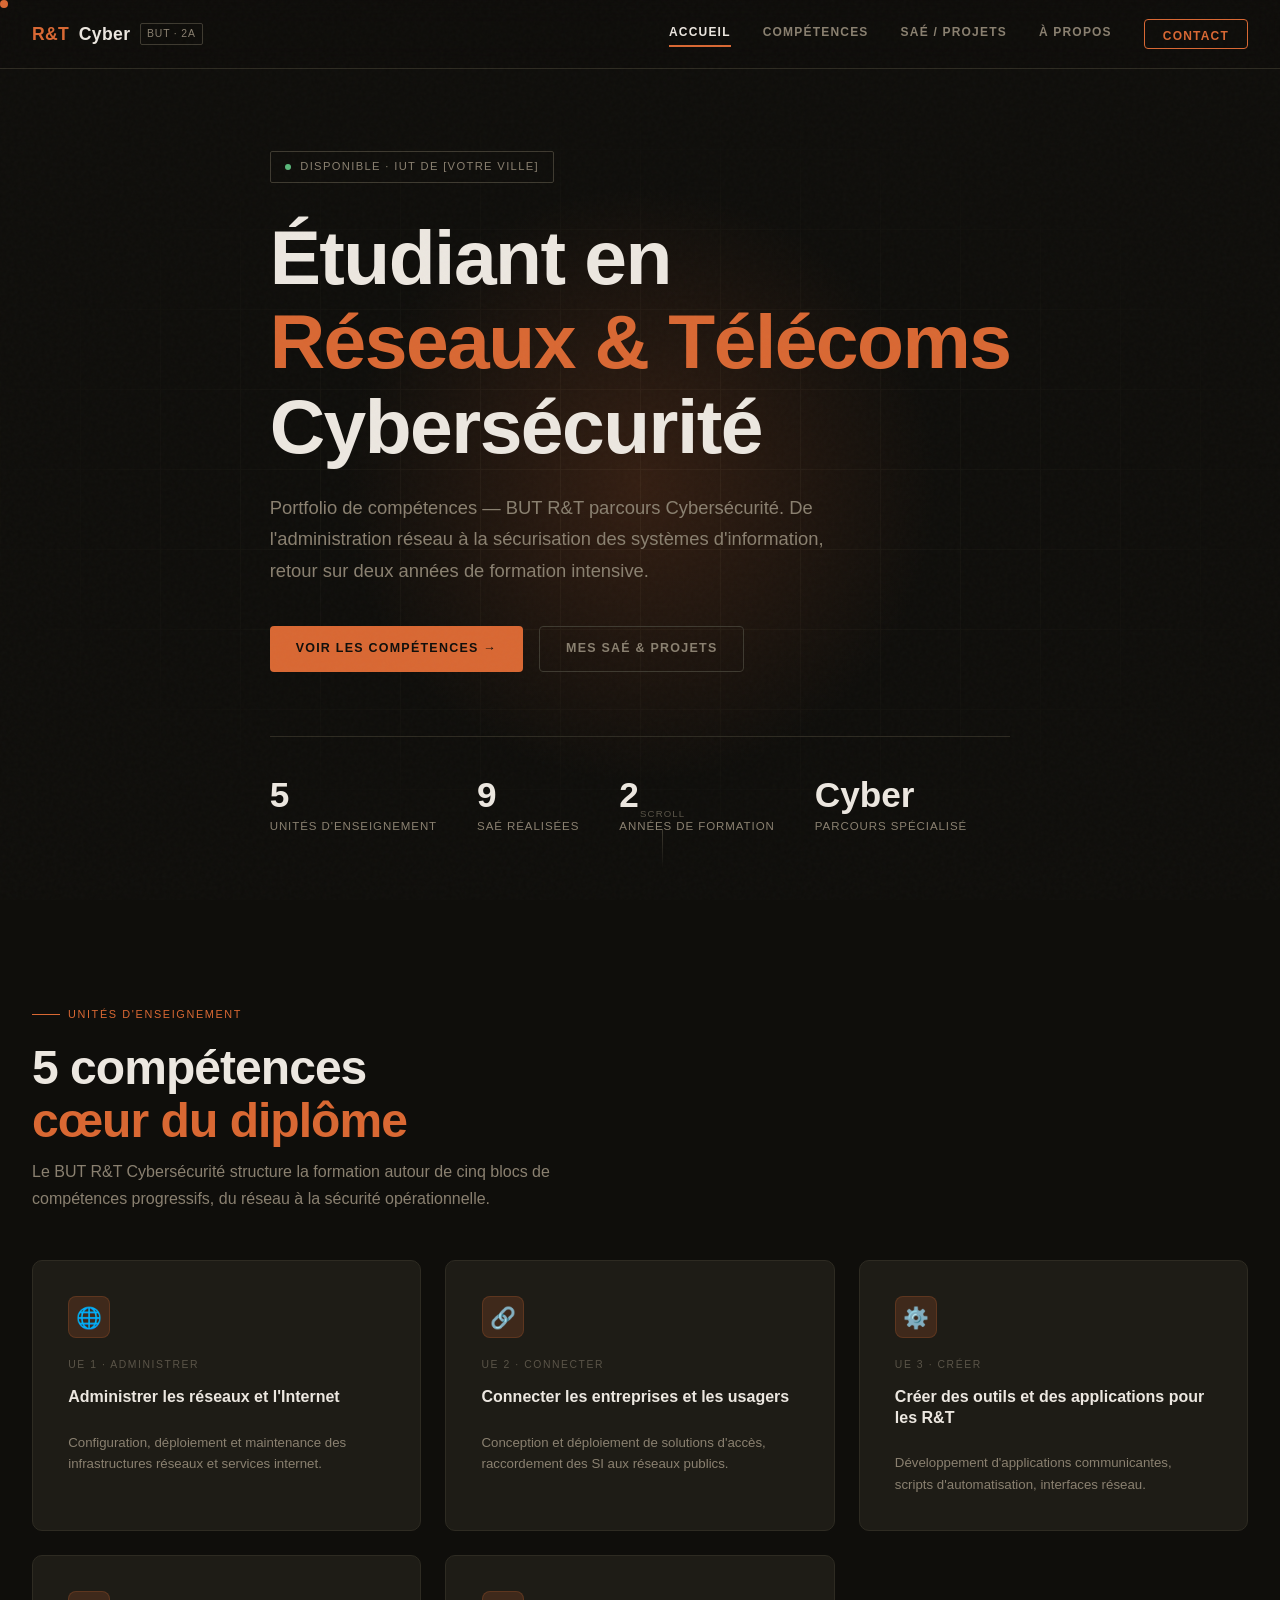
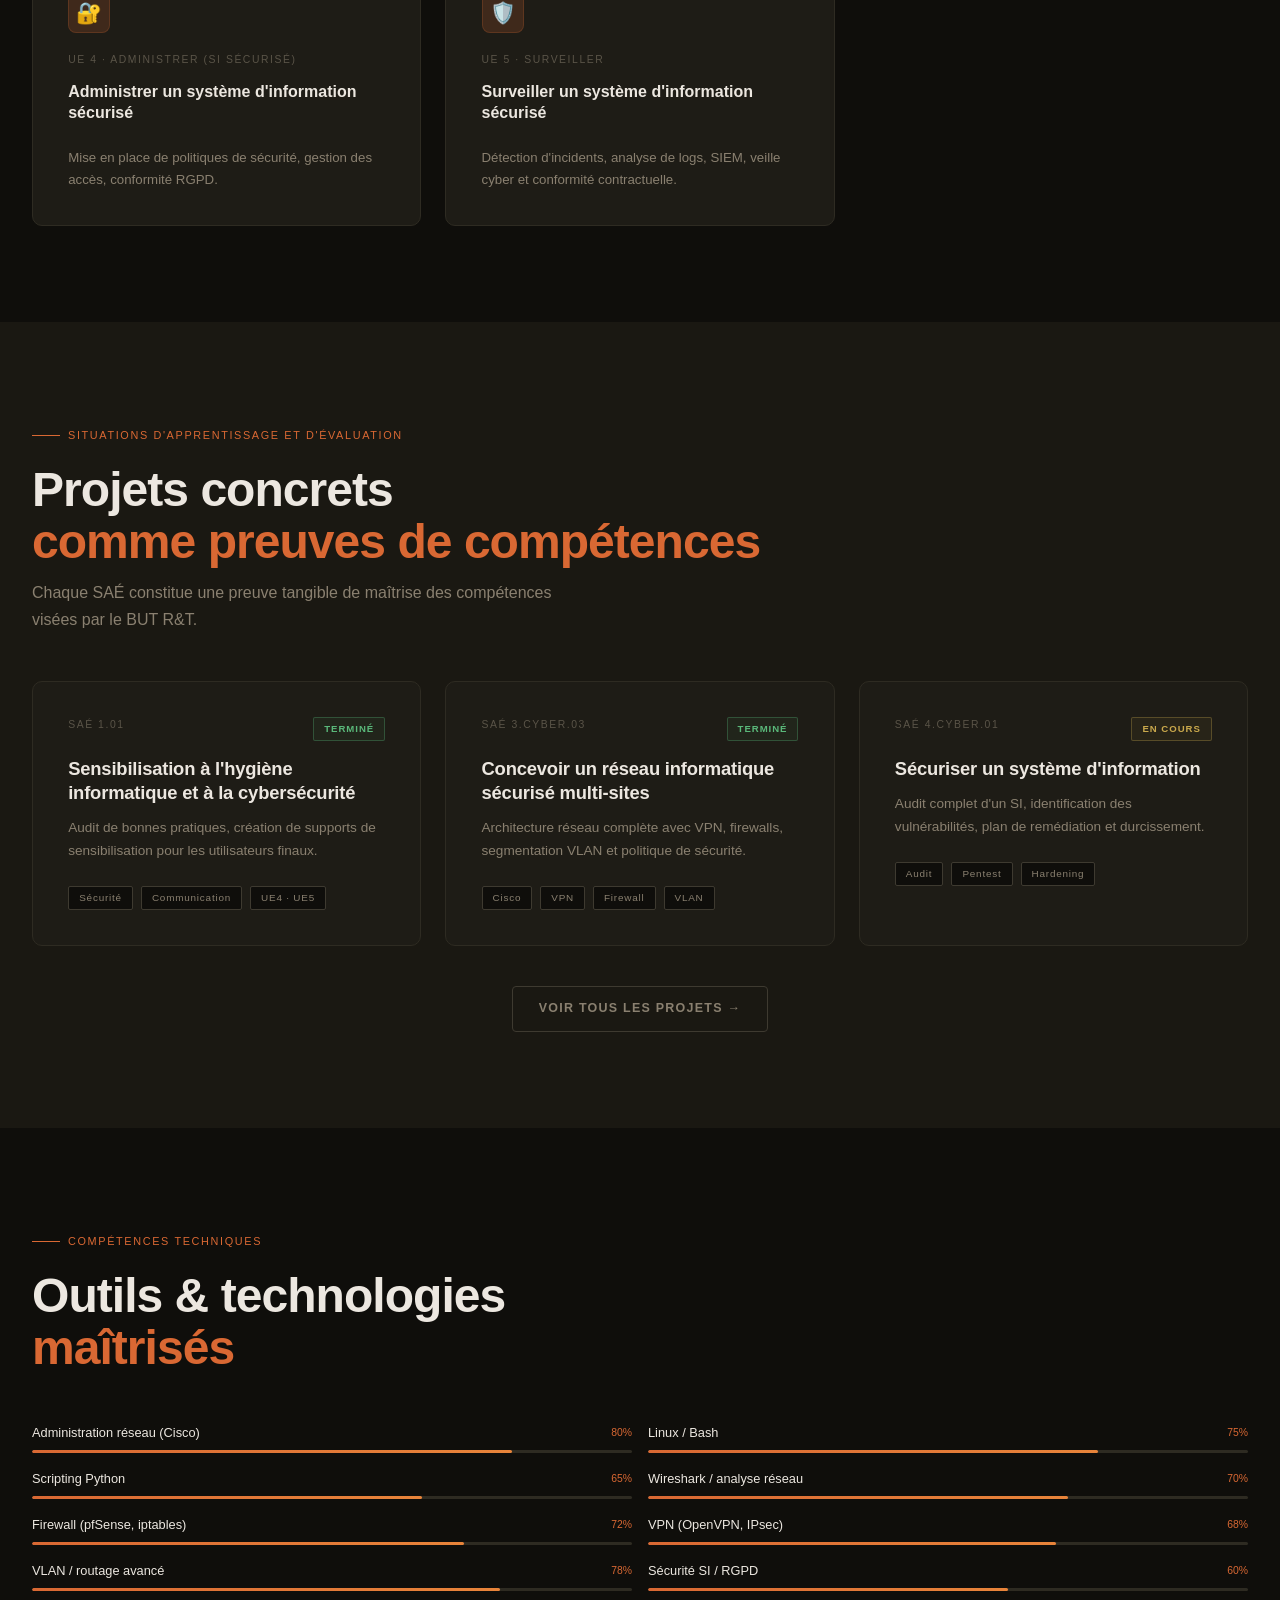
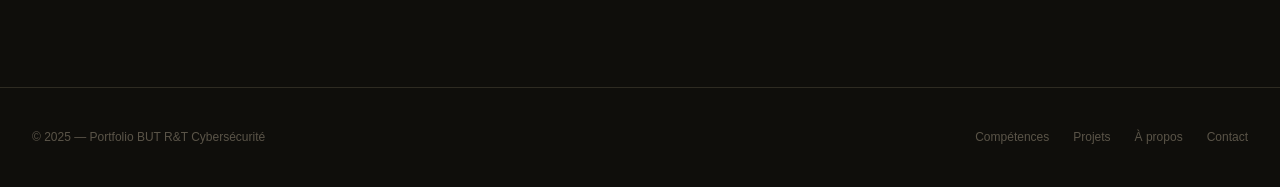
==== index.html @ 2b617110 "Add files via upload" ====
<!DOCTYPE html>
<html lang="fr">
<head>
  <meta charset="UTF-8" />
  <meta name="viewport" content="width=device-width, initial-scale=1.0"/>
  <title>Portfolio — BUT R&T Cybersécurité</title>
  <meta name="description" content="Portfolio étudiant BUT Réseaux & Télécommunications, parcours Cybersécurité — 2e année"/>
  <link rel="stylesheet" href="style.css"/>
  <link rel="icon" href="data:image/svg+xml,<svg xmlns='http://www.w3.org/2000/svg' viewBox='0 0 32 32'><rect width='32' height='32' rx='6' fill='%23d96833'/><text x='50%25' y='60%25' font-size='18' text-anchor='middle' fill='%230f0e0b' font-family='monospace' font-weight='700'>R</text></svg>"/>
</head>
<body>

<!-- ===== CURSOR ===== -->
<div class="cursor-dot" id="cursor"></div>

<!-- ===== HEADER ===== -->
<header id="header">
  <nav>
    <a href="index.html" class="nav-logo">
      <span>R&T</span>Cyber
      <span class="tag">BUT · 2A</span>
    </a>
    <div class="nav-links">
      <a href="index.html" class="active">Accueil</a>
      <a href="competences.html">Compétences</a>
      <a href="projets.html">SAÉ / Projets</a>
      <a href="apropos.html">À propos</a>
      <a href="contact.html" class="nav-cta">Contact</a>
    </div>
    <button class="nav-toggle" id="navToggle" aria-label="Menu">
      <span></span><span></span><span></span>
    </button>
  </nav>
</header>

<!-- Mobile menu -->
<div class="mobile-menu" id="mobileMenu">
  <a href="index.html">Accueil</a>
  <a href="competences.html">Compétences</a>
  <a href="projets.html">SAÉ / Projets</a>
  <a href="apropos.html">À propos</a>
  <a href="contact.html">Contact</a>
</div>

<!-- ===== HERO ===== -->
<main>
  <section class="hero">
    <div class="hero-grid"></div>
    <div class="hero-glow"></div>

    <div class="container hero-content">
      <div class="hero-badge">
        <span class="dot"></span>
        Disponible · IUT de [Votre ville]
      </div>

      <h1>
        Étudiant en<br/>
        <em>Réseaux & Télécoms</em><br/>
        Cybersécurité
      </h1>

      <p class="hero-sub">
        Portfolio de compétences — BUT R&T parcours Cybersécurité.
        De l'administration réseau à la sécurisation des systèmes d'information,
        retour sur deux années de formation intensive.
      </p>

      <div class="hero-actions">
        <a href="competences.html" class="btn btn-primary">
          Voir les compétences →
        </a>
        <a href="projets.html" class="btn btn-outline">
          Mes SAÉ & projets
        </a>
      </div>

      <div class="hero-stats">
        <div>
          <div class="hero-stat-num">5</div>
          <div class="hero-stat-label">Unités d'Enseignement</div>
        </div>
        <div>
          <div class="hero-stat-num">9</div>
          <div class="hero-stat-label">SAÉ réalisées</div>
        </div>
        <div>
          <div class="hero-stat-num">2</div>
          <div class="hero-stat-label">Années de formation</div>
        </div>
        <div>
          <div class="hero-stat-num">Cyber</div>
          <div class="hero-stat-label">Parcours spécialisé</div>
        </div>
      </div>
    </div>

    <div class="scroll-hint">Scroll</div>
  </section>

  <!-- ===== APERÇU UE ===== -->
  <section class="section">
    <div class="container">
      <div class="label">Unités d'enseignement</div>
      <h2 style="margin-bottom:0.6rem">5 compétences<br/><span class="text-accent">cœur du diplôme</span></h2>
      <p class="text-muted" style="max-width:520px;margin-bottom:3rem;line-height:1.7">
        Le BUT R&T Cybersécurité structure la formation autour de cinq blocs de compétences progressifs, du réseau à la sécurité opérationnelle.
      </p>

      <div class="ue-grid">
        <!-- UE1 -->
        <a href="competences.html#ue1" class="card ue-card reveal">
          <div class="ue-icon">🌐</div>
          <div class="ue-num">UE 1 · Administrer</div>
          <div class="ue-title">Administrer les réseaux et l'Internet</div>
          <p style="font-size:0.83rem;color:var(--text-muted);line-height:1.6">
            Configuration, déploiement et maintenance des infrastructures réseaux et services internet.
          </p>
        </a>

        <!-- UE2 -->
        <a href="competences.html#ue2" class="card ue-card reveal reveal-delay-1">
          <div class="ue-icon">🔗</div>
          <div class="ue-num">UE 2 · Connecter</div>
          <div class="ue-title">Connecter les entreprises et les usagers</div>
          <p style="font-size:0.83rem;color:var(--text-muted);line-height:1.6">
            Conception et déploiement de solutions d'accès, raccordement des SI aux réseaux publics.
          </p>
        </a>

        <!-- UE3 -->
        <a href="competences.html#ue3" class="card ue-card reveal reveal-delay-2">
          <div class="ue-icon">⚙️</div>
          <div class="ue-num">UE 3 · Créer</div>
          <div class="ue-title">Créer des outils et des applications pour les R&T</div>
          <p style="font-size:0.83rem;color:var(--text-muted);line-height:1.6">
            Développement d'applications communicantes, scripts d'automatisation, interfaces réseau.
          </p>
        </a>

        <!-- UE4 -->
        <a href="competences.html#ue4" class="card ue-card reveal reveal-delay-3">
          <div class="ue-icon">🔐</div>
          <div class="ue-num">UE 4 · Administrer (SI sécurisé)</div>
          <div class="ue-title">Administrer un système d'information sécurisé</div>
          <p style="font-size:0.83rem;color:var(--text-muted);line-height:1.6">
            Mise en place de politiques de sécurité, gestion des accès, conformité RGPD.
          </p>
        </a>

        <!-- UE5 -->
        <a href="competences.html#ue5" class="card ue-card reveal reveal-delay-4">
          <div class="ue-icon">🛡️</div>
          <div class="ue-num">UE 5 · Surveiller</div>
          <div class="ue-title">Surveiller un système d'information sécurisé</div>
          <p style="font-size:0.83rem;color:var(--text-muted);line-height:1.6">
            Détection d'incidents, analyse de logs, SIEM, veille cyber et conformité contractuelle.
          </p>
        </a>
      </div>
    </div>
  </section>

  <!-- ===== APERÇU SAÉ ===== -->
  <section class="section" style="background:var(--bg-2);">
    <div class="container">
      <div class="label">Situations d'apprentissage et d'évaluation</div>
      <h2 style="margin-bottom:0.6rem">Projets concrets<br/><span class="text-accent">comme preuves de compétences</span></h2>
      <p class="text-muted" style="max-width:560px;margin-bottom:3rem;line-height:1.7">
        Chaque SAÉ constitue une preuve tangible de maîtrise des compétences visées par le BUT R&T.
      </p>

      <div class="projets-grid">
        <div class="card projet-card reveal">
          <div class="projet-header">
            <span class="projet-num">SAÉ 1.01</span>
            <span class="projet-badge badge-done">Terminé</span>
          </div>
          <div class="projet-title">Sensibilisation à l'hygiène informatique et à la cybersécurité</div>
          <p class="projet-desc">Audit de bonnes pratiques, création de supports de sensibilisation pour les utilisateurs finaux.</p>
          <div class="tech-tags">
            <span class="tech-tag">Sécurité</span>
            <span class="tech-tag">Communication</span>
            <span class="tech-tag">UE4 · UE5</span>
          </div>
        </div>

        <div class="card projet-card reveal reveal-delay-1">
          <div class="projet-header">
            <span class="projet-num">SAÉ 3.Cyber.03</span>
            <span class="projet-badge badge-done">Terminé</span>
          </div>
          <div class="projet-title">Concevoir un réseau informatique sécurisé multi-sites</div>
          <p class="projet-desc">Architecture réseau complète avec VPN, firewalls, segmentation VLAN et politique de sécurité.</p>
          <div class="tech-tags">
            <span class="tech-tag">Cisco</span>
            <span class="tech-tag">VPN</span>
            <span class="tech-tag">Firewall</span>
            <span class="tech-tag">VLAN</span>
          </div>
        </div>

        <div class="card projet-card reveal reveal-delay-2">
          <div class="projet-header">
            <span class="projet-num">SAÉ 4.Cyber.01</span>
            <span class="projet-badge badge-wip">En cours</span>
          </div>
          <div class="projet-title">Sécuriser un système d'information</div>
          <p class="projet-desc">Audit complet d'un SI, identification des vulnérabilités, plan de remédiation et durcissement.</p>
          <div class="tech-tags">
            <span class="tech-tag">Audit</span>
            <span class="tech-tag">Pentest</span>
            <span class="tech-tag">Hardening</span>
          </div>
        </div>
      </div>

      <div style="text-align:center;margin-top:2.5rem">
        <a href="projets.html" class="btn btn-outline">Voir tous les projets →</a>
      </div>
    </div>
  </section>

  <!-- ===== SKILLS SNAPSHOT ===== -->
  <section class="section">
    <div class="container">
      <div class="label">Compétences techniques</div>
      <h2 style="margin-bottom:3rem">Outils & technologies<br/><span class="text-accent">maîtrisés</span></h2>

      <div class="skills-grid" id="skillsGrid">
        <div class="skill-bar reveal">
          <div class="skill-info"><span class="skill-name">Administration réseau (Cisco)</span><span class="skill-pct">80%</span></div>
          <div class="skill-track"><div class="skill-fill" data-width="80"></div></div>
        </div>
        <div class="skill-bar reveal reveal-delay-1">
          <div class="skill-info"><span class="skill-name">Linux / Bash</span><span class="skill-pct">75%</span></div>
          <div class="skill-track"><div class="skill-fill" data-width="75"></div></div>
        </div>
        <div class="skill-bar reveal reveal-delay-2">
          <div class="skill-info"><span class="skill-name">Scripting Python</span><span class="skill-pct">65%</span></div>
          <div class="skill-track"><div class="skill-fill" data-width="65"></div></div>
        </div>
        <div class="skill-bar reveal reveal-delay-3">
          <div class="skill-info"><span class="skill-name">Wireshark / analyse réseau</span><span class="skill-pct">70%</span></div>
          <div class="skill-track"><div class="skill-fill" data-width="70"></div></div>
        </div>
        <div class="skill-bar reveal">
          <div class="skill-info"><span class="skill-name">Firewall (pfSense, iptables)</span><span class="skill-pct">72%</span></div>
          <div class="skill-track"><div class="skill-fill" data-width="72"></div></div>
        </div>
        <div class="skill-bar reveal reveal-delay-1">
          <div class="skill-info"><span class="skill-name">VPN (OpenVPN, IPsec)</span><span class="skill-pct">68%</span></div>
          <div class="skill-track"><div class="skill-fill" data-width="68"></div></div>
        </div>
        <div class="skill-bar reveal reveal-delay-2">
          <div class="skill-info"><span class="skill-name">VLAN / routage avancé</span><span class="skill-pct">78%</span></div>
          <div class="skill-track"><div class="skill-fill" data-width="78"></div></div>
        </div>
        <div class="skill-bar reveal reveal-delay-3">
          <div class="skill-info"><span class="skill-name">Sécurité SI / RGPD</span><span class="skill-pct">60%</span></div>
          <div class="skill-track"><div class="skill-fill" data-width="60"></div></div>
        </div>
      </div>
    </div>
  </section>
</main>

<!-- ===== FOOTER ===== -->
<footer>
  <div class="container">
    <div class="footer-inner">
      <span class="footer-copy">© 2025 — Portfolio BUT R&T Cybersécurité</span>
      <div class="footer-links">
        <a href="competences.html">Compétences</a>
        <a href="projets.html">Projets</a>
        <a href="apropos.html">À propos</a>
        <a href="contact.html">Contact</a>
      </div>
    </div>
  </div>
</footer>

<script>
// Header hide on scroll
let lastY = 0;
const header = document.getElementById('header');
window.addEventListener('scroll', () => {
  const y = window.scrollY;
  header.classList.toggle('hidden', y > lastY && y > 100);
  lastY = y;
});

// Mobile menu
const toggle = document.getElementById('navToggle');
const menu   = document.getElementById('mobileMenu');
toggle.addEventListener('click', () => menu.classList.toggle('open'));
menu.querySelectorAll('a').forEach(a => a.addEventListener('click', () => menu.classList.remove('open')));

// Reveal on scroll
const observer = new IntersectionObserver(entries => {
  entries.forEach(e => { if (e.isIntersecting) e.target.classList.add('visible'); });
}, { threshold: 0.12 });
document.querySelectorAll('.reveal').forEach(el => observer.observe(el));

// Skill bars
const skillObserver = new IntersectionObserver(entries => {
  entries.forEach(e => {
    if (e.isIntersecting) {
      e.target.querySelectorAll('.skill-fill').forEach(fill => {
        fill.style.width = fill.dataset.width + '%';
      });
    }
  });
}, { threshold: 0.3 });
const sg = document.getElementById('skillsGrid');
if (sg) skillObserver.observe(sg);

// Cursor
const cursor = document.getElementById('cursor');
document.addEventListener('mousemove', e => {
  cursor.style.transform = `translate(${e.clientX - 4}px, ${e.clientY - 4}px)`;
});
</script>
</body>
</html>
---- style.css ----
/* ============================================================
   PORTFOLIO BUT R&T CYBERSÉCURITÉ — style.css
   Inspiré du style Sun Metalon : dark industrial premium
   ============================================================ */

@import url('https://fonts.googleapis.com/css2?family=Orbitron:wght@400;600;700&family=Inter:wght@300;400;500;600&family=JetBrains+Mono:wght@300;400;600&display=swap');

/* ——— VARIABLES ——— */
:root {
  --bg:         #0f0e0b;
  --bg-2:       #1a1812;
  --bg-card:    #1e1c16;
  --bg-hover:   #252218;
  --border:     #2e2b22;
  --border-2:   #3e3a30;
  --text:       #ece7e0;
  --text-muted: #8a8070;
  --text-dim:   #5a5448;
  --accent:     #d96833;
  --accent-2:   #e8843a;
  --accent-glow:rgba(217,104,51,0.18);
  --green:      #5ab87a;
  --blue:       #4a8fcb;
  --gold:       #c9a84c;
  --font-head:  'Arial', sans-serif;
  --font-body:  'Arial', sans-serif;
  --font-mono:  'Arial', monospace;
  --radius:     4px;
  --radius-lg:  10px;
  --transition: 0.35s cubic-bezier(0.33,1,0.68,1);
  --shadow:     0 8px 40px rgba(0,0,0,0.6);
}

/* ——— RESET ——— */
*, *::before, *::after { box-sizing: border-box; margin: 0; padding: 0; }
html { scroll-behavior: smooth; font-size: 16px; }
body {
  background-color: var(--bg);
  color: var(--text);
  font-family: var(--font-body);
  font-weight: 400;
  line-height: 1.6;
  -webkit-font-smoothing: antialiased;
  overflow-x: hidden;
}
a { color: inherit; text-decoration: none; }
ul, ol { list-style: none; }
img { display: block; max-width: 100%; }
button { cursor: pointer; border: none; background: none; font-family: inherit; }

/* ——— NOISE TEXTURE ——— */
body::before {
  content: '';
  position: fixed;
  inset: 0;
  background-image: url("data:image/svg+xml,%3Csvg viewBox='0 0 256 256' xmlns='http://www.w3.org/2000/svg'%3E%3Cfilter id='noise'%3E%3CfeTurbulence type='fractalNoise' baseFrequency='0.9' numOctaves='4' stitchTiles='stitch'/%3E%3C/filter%3E%3Crect width='100%25' height='100%25' filter='url(%23noise)' opacity='1'/%3E%3C/svg%3E");
  opacity: 0.025;
  pointer-events: none;
  z-index: 9999;
}

/* ——— SCROLLBAR ——— */
::-webkit-scrollbar { width: 6px; }
::-webkit-scrollbar-track { background: var(--bg); }
::-webkit-scrollbar-thumb { background: var(--border-2); border-radius: 3px; }
::-webkit-scrollbar-thumb:hover { background: var(--accent); }

/* ====================================================
   HEADER / NAV
   ==================================================== */
header {
  position: sticky;
  top: 0;
  z-index: 100;
  background: rgba(15,14,11,0.85);
  backdrop-filter: blur(12px);
  -webkit-backdrop-filter: blur(12px);
  border-bottom: 1px solid var(--border);
  transition: transform var(--transition);
}
header.hidden { transform: translateY(-110%); }

nav {
  max-width: 1280px;
  margin: 0 auto;
  padding: 0 2rem;
  display: flex;
  align-items: center;
  justify-content: space-between;
  height: 68px;
}

.nav-logo {
  font-family: var(--font-head);
  font-size: 1.1rem;
  font-weight: 800;
  letter-spacing: 0.02em;
  color: var(--text);
  display: flex;
  align-items: center;
  gap: 0.6rem;
}
.nav-logo span {
  color: var(--accent);
}
.nav-logo .tag {
  font-family: var(--font-mono);
  font-size: 0.65rem;
  color: var(--text-muted);
  font-weight: 300;
  border: 1px solid var(--border-2);
  padding: 2px 6px;
  border-radius: 2px;
  letter-spacing: 0.08em;
}

.nav-links {
  display: flex;
  align-items: center;
  gap: 2rem;
}
.nav-links a {
  font-size: 0.75rem;
  font-weight: 600;
  letter-spacing: 0.1em;
  text-transform: uppercase;
  color: var(--text-muted);
  position: relative;
  padding-bottom: 2px;
  transition: color var(--transition);
}
.nav-links a::after {
  content: '';
  position: absolute;
  bottom: -2px;
  left: 0;
  width: 0;
  height: 2px;
  background: var(--accent);
  transition: width var(--transition);
}
.nav-links a:hover, .nav-links a.active { color: var(--text); }
.nav-links a:hover::after, .nav-links a.active::after { width: 100%; }

.nav-cta {
  font-size: 0.72rem;
  font-weight: 600;
  letter-spacing: 0.1em;
  text-transform: uppercase;
  color: var(--accent) !important;
  border: 1px solid var(--accent);
  padding: 7px 18px;
  border-radius: var(--radius);
  transition: background var(--transition), color var(--transition) !important;
}
.nav-cta::after { display: none !important; }
.nav-cta:hover { background: var(--accent); color: var(--bg) !important; }

/* Hamburger mobile */
.nav-toggle {
  display: none;
  flex-direction: column;
  gap: 5px;
  cursor: pointer;
  padding: 4px;
}
.nav-toggle span {
  display: block;
  width: 24px;
  height: 2px;
  background: var(--text);
  border-radius: 2px;
  transition: var(--transition);
}

/* Mobile menu */
.mobile-menu {
  display: none;
  position: fixed;
  inset: 68px 0 0 0;
  background: var(--bg-2);
  z-index: 99;
  flex-direction: column;
  align-items: center;
  justify-content: center;
  gap: 2.5rem;
  border-top: 1px solid var(--border);
}
.mobile-menu.open { display: flex; }
.mobile-menu a {
  font-family: var(--font-head);
  font-size: 2rem;
  font-weight: 700;
  color: var(--text-muted);
  transition: color var(--transition);
}
.mobile-menu a:hover { color: var(--accent); }

/* ====================================================
   LAYOUT UTILITIES
   ==================================================== */
.container {
  max-width: 1280px;
  margin: 0 auto;
  padding: 0 2rem;
}
.container-sm {
  max-width: 900px;
  margin: 0 auto;
  padding: 0 2rem;
}

.section { padding: 6rem 0; }
.section-sm { padding: 3.5rem 0; }

.label {
  display: inline-flex;
  align-items: center;
  gap: 0.5rem;
  font-family: var(--font-mono);
  font-size: 0.68rem;
  font-weight: 400;
  letter-spacing: 0.15em;
  text-transform: uppercase;
  color: var(--accent);
  margin-bottom: 1.2rem;
}
.label::before {
  content: '';
  display: block;
  width: 28px;
  height: 1px;
  background: var(--accent);
}

h1, h2, h3, h4 {
  font-family: var(--font-head);
  font-weight: 800;
  line-height: 1.1;
  letter-spacing: -0.02em;
}
h1 { font-size: clamp(2.4rem, 6vw, 5rem); }
h2 { font-size: clamp(1.8rem, 4vw, 3rem); }
h3 { font-size: clamp(1.1rem, 2vw, 1.5rem); }
h4 { font-size: 1rem; font-weight: 600; letter-spacing: 0; }

.text-accent { color: var(--accent); }
.text-muted  { color: var(--text-muted); }
.text-mono   { font-family: var(--font-mono); }

/* Divider */
.divider {
  border: none;
  border-top: 1px solid var(--border);
  margin: 0;
}

/* ====================================================
   HERO — index.html
   ==================================================== */
.hero {
  min-height: calc(100dvh - 68px);
  display: flex;
  flex-direction: column;
  justify-content: center;
  padding: 5rem 0 4rem;
  position: relative;
  overflow: hidden;
}

/* Animated grid bg */
.hero-grid {
  position: absolute;
  inset: 0;
  background-image:
    linear-gradient(var(--border) 1px, transparent 1px),
    linear-gradient(90deg, var(--border) 1px, transparent 1px);
  background-size: 80px 80px;
  mask-image: radial-gradient(ellipse 70% 60% at 50% 50%, black 10%, transparent 80%);
  -webkit-mask-image: radial-gradient(ellipse 70% 60% at 50% 50%, black 10%, transparent 80%);
  opacity: 0.35;
}

.hero-glow {
  position: absolute;
  width: 600px;
  height: 600px;
  border-radius: 50%;
  background: radial-gradient(circle, var(--accent-glow) 0%, transparent 70%);
  top: 50%;
  left: 50%;
  transform: translate(-50%, -50%);
  pointer-events: none;
}

.hero-content { position: relative; z-index: 2; }

.hero-badge {
  display: inline-flex;
  align-items: center;
  gap: 0.6rem;
  font-family: var(--font-mono);
  font-size: 0.7rem;
  letter-spacing: 0.12em;
  text-transform: uppercase;
  color: var(--text-muted);
  border: 1px solid var(--border-2);
  padding: 6px 14px;
  border-radius: 2px;
  margin-bottom: 2rem;
  animation: fadeUp 0.6s ease forwards;
}
.hero-badge .dot {
  width: 6px; height: 6px;
  border-radius: 50%;
  background: var(--green);
  animation: pulse 2s ease infinite;
}
@keyframes pulse {
  0%, 100% { opacity: 1; transform: scale(1); }
  50% { opacity: 0.5; transform: scale(0.8); }
}

.hero h1 {
  animation: fadeUp 0.7s 0.1s ease both;
  margin-bottom: 1.5rem;
}
.hero h1 em {
  font-style: normal;
  color: var(--accent);
  position: relative;
}

.hero-sub {
  font-size: clamp(1rem, 1.5vw, 1.15rem);
  color: var(--text-muted);
  max-width: 560px;
  line-height: 1.7;
  animation: fadeUp 0.7s 0.2s ease both;
  margin-bottom: 2.5rem;
}

.hero-actions {
  display: flex;
  flex-wrap: wrap;
  gap: 1rem;
  animation: fadeUp 0.7s 0.3s ease both;
}

.btn {
  display: inline-flex;
  align-items: center;
  gap: 0.5rem;
  font-size: 0.78rem;
  font-weight: 600;
  letter-spacing: 0.1em;
  text-transform: uppercase;
  padding: 12px 26px;
  border-radius: var(--radius);
  transition: var(--transition);
}
.btn-primary {
  background: var(--accent);
  color: var(--bg);
}
.btn-primary:hover {
  background: var(--accent-2);
  transform: translateY(-2px);
  box-shadow: 0 8px 24px rgba(217,104,51,0.35);
}
.btn-outline {
  border: 1px solid var(--border-2);
  color: var(--text-muted);
}
.btn-outline:hover {
  border-color: var(--text-muted);
  color: var(--text);
  transform: translateY(-2px);
}

.hero-stats {
  display: flex;
  flex-wrap: wrap;
  gap: 2.5rem;
  margin-top: 4rem;
  padding-top: 2.5rem;
  border-top: 1px solid var(--border);
  animation: fadeUp 0.7s 0.4s ease both;
}
.hero-stat-num {
  font-family: var(--font-head);
  font-size: 2.2rem;
  font-weight: 800;
  color: var(--text);
  line-height: 1;
}
.hero-stat-label {
  font-size: 0.72rem;
  color: var(--text-muted);
  letter-spacing: 0.08em;
  text-transform: uppercase;
  margin-top: 0.3rem;
}

/* scroll indicator */
.scroll-hint {
  position: absolute;
  bottom: 2rem;
  left: 50%;
  transform: translateX(-50%);
  display: flex;
  flex-direction: column;
  align-items: center;
  gap: 0.5rem;
  font-family: var(--font-mono);
  font-size: 0.6rem;
  letter-spacing: 0.12em;
  color: var(--text-dim);
  text-transform: uppercase;
  animation: fadeUp 1s 0.8s ease both;
}
.scroll-hint::after {
  content: '';
  display: block;
  width: 1px;
  height: 40px;
  background: linear-gradient(to bottom, var(--border-2), transparent);
  animation: scrollLine 1.5s ease infinite;
}
@keyframes scrollLine {
  0% { transform: scaleY(0); transform-origin: top; }
  50% { transform: scaleY(1); transform-origin: top; }
  51% { transform: scaleY(1); transform-origin: bottom; }
  100% { transform: scaleY(0); transform-origin: bottom; }
}

/* ====================================================
   CARDS
   ==================================================== */
.card {
  background: var(--bg-card);
  border: 1px solid var(--border);
  border-radius: var(--radius-lg);
  padding: 2rem;
  transition: border-color var(--transition), background var(--transition), transform var(--transition);
  position: relative;
  overflow: hidden;
}
.card::before {
  content: '';
  position: absolute;
  inset: 0;
  background: linear-gradient(135deg, var(--accent-glow), transparent 60%);
  opacity: 0;
  transition: opacity var(--transition);
  pointer-events: none;
}
.card:hover {
  border-color: var(--border-2);
  background: var(--bg-hover);
  transform: translateY(-3px);
}
.card:hover::before { opacity: 1; }

/* ====================================================
   UE CARDS (compétences) — competences.html
   ==================================================== */
.ue-grid {
  display: grid;
  grid-template-columns: repeat(auto-fit, minmax(340px, 1fr));
  gap: 1.5rem;
}

.ue-card { padding: 2.2rem; }

.ue-num {
  font-family: var(--font-mono);
  font-size: 0.65rem;
  letter-spacing: 0.15em;
  color: var(--text-dim);
  text-transform: uppercase;
  margin-bottom: 0.8rem;
}
.ue-title {
  font-family: var(--font-head);
  font-size: 1rem;
  font-weight: 700;
  color: var(--text);
  line-height: 1.3;
  margin-bottom: 1.5rem;
  letter-spacing: 0;
}
.ue-icon {
  width: 42px;
  height: 42px;
  border-radius: 8px;
  display: flex;
  align-items: center;
  justify-content: center;
  font-size: 1.3rem;
  margin-bottom: 1.2rem;
  background: var(--accent-glow);
  border: 1px solid rgba(217,104,51,0.2);
}

.ce-list { display: flex; flex-direction: column; gap: 0.6rem; }
.ce-item {
  display: flex;
  align-items: flex-start;
  gap: 0.8rem;
  font-size: 0.82rem;
  color: var(--text-muted);
  line-height: 1.5;
}
.ce-code {
  font-family: var(--font-mono);
  font-size: 0.65rem;
  color: var(--accent);
  background: rgba(217,104,51,0.08);
  border: 1px solid rgba(217,104,51,0.15);
  padding: 2px 7px;
  border-radius: 2px;
  white-space: nowrap;
  margin-top: 2px;
  flex-shrink: 0;
}

/* Year tabs */
.year-tabs {
  display: flex;
  gap: 0.5rem;
  margin-bottom: 2.5rem;
  border-bottom: 1px solid var(--border);
  padding-bottom: 0;
}
.year-tab {
  font-size: 0.78rem;
  font-weight: 600;
  letter-spacing: 0.08em;
  text-transform: uppercase;
  color: var(--text-muted);
  padding: 0.8rem 1.5rem;
  border-bottom: 2px solid transparent;
  transition: color var(--transition), border-color var(--transition);
  cursor: pointer;
  position: relative;
  top: 1px;
}
.year-tab.active, .year-tab:hover { color: var(--text); }
.year-tab.active { border-color: var(--accent); color: var(--accent); }

.tab-content { display: none; }
.tab-content.active { display: grid; }

/* ====================================================
   SAÉ / PROJETS — projets.html
   ==================================================== */
.projets-grid {
  display: grid;
  grid-template-columns: repeat(auto-fit, minmax(340px, 1fr));
  gap: 1.5rem;
}

.projet-card { padding: 2.2rem; }

.projet-header {
  display: flex;
  align-items: flex-start;
  justify-content: space-between;
  margin-bottom: 1rem;
}
.projet-num {
  font-family: var(--font-mono);
  font-size: 0.65rem;
  letter-spacing: 0.15em;
  color: var(--text-dim);
  text-transform: uppercase;
}
.projet-badge {
  font-family: var(--font-mono);
  font-size: 0.6rem;
  font-weight: 600;
  letter-spacing: 0.1em;
  text-transform: uppercase;
  padding: 3px 10px;
  border-radius: 2px;
  border: 1px solid;
}
.badge-done { color: var(--green); border-color: rgba(90,184,122,0.3); background: rgba(90,184,122,0.06); }
.badge-wip  { color: var(--gold);  border-color: rgba(201,168,76,0.3);  background: rgba(201,168,76,0.06);  }

.projet-title {
  font-family: var(--font-head);
  font-size: 1.15rem;
  font-weight: 700;
  color: var(--text);
  line-height: 1.3;
  margin-bottom: 0.8rem;
  letter-spacing: -0.01em;
}
.projet-desc {
  font-size: 0.85rem;
  color: var(--text-muted);
  line-height: 1.65;
  margin-bottom: 1.5rem;
}

.tech-tags {
  display: flex;
  flex-wrap: wrap;
  gap: 0.5rem;
}
.tech-tag {
  font-family: var(--font-mono);
  font-size: 0.62rem;
  letter-spacing: 0.08em;
  padding: 3px 10px;
  border-radius: 2px;
  background: var(--bg);
  border: 1px solid var(--border-2);
  color: var(--text-muted);
}

.projet-ue-link {
  margin-top: 1.2rem;
  padding-top: 1.2rem;
  border-top: 1px solid var(--border);
  font-size: 0.75rem;
  color: var(--text-dim);
  font-family: var(--font-mono);
}
.projet-ue-link span { color: var(--accent); }

/* ====================================================
   COMPÉTENCES PROGRESS — skills section
   ==================================================== */
.skills-grid {
  display: grid;
  grid-template-columns: 1fr 1fr;
  gap: 1rem;
}
.skill-bar {
  display: flex;
  flex-direction: column;
  gap: 0.4rem;
}
.skill-info {
  display: flex;
  justify-content: space-between;
  align-items: center;
}
.skill-name {
  font-size: 0.8rem;
  font-weight: 500;
  color: var(--text);
}
.skill-pct {
  font-family: var(--font-mono);
  font-size: 0.65rem;
  color: var(--accent);
}
.skill-track {
  width: 100%;
  height: 3px;
  background: var(--border);
  border-radius: 2px;
  overflow: hidden;
}
.skill-fill {
  height: 100%;
  background: linear-gradient(90deg, var(--accent), var(--accent-2));
  border-radius: 2px;
  width: 0;
  transition: width 1.2s cubic-bezier(0.33,1,0.68,1);
}

/* ====================================================
   À PROPOS — apropos.html
   ==================================================== */
.about-layout {
  display: grid;
  grid-template-columns: 1fr 1.8fr;
  gap: 4rem;
  align-items: start;
}
.about-sidebar { position: sticky; top: 100px; }

.avatar-wrapper {
  width: 100%;
  aspect-ratio: 3/4;
  border-radius: var(--radius-lg);
  overflow: hidden;
  border: 1px solid var(--border);
  background: var(--bg-card);
  display: flex;
  align-items: center;
  justify-content: center;
  margin-bottom: 1.5rem;
  position: relative;
}
.avatar-placeholder {
  font-size: 5rem;
  filter: grayscale(30%);
}
.avatar-frame {
  position: absolute;
  inset: 0;
  border-radius: var(--radius-lg);
  background: linear-gradient(135deg, transparent 60%, rgba(217,104,51,0.08));
}

.info-list { display: flex; flex-direction: column; gap: 0.7rem; }
.info-row {
  display: flex;
  justify-content: space-between;
  align-items: center;
  font-size: 0.8rem;
  padding-bottom: 0.7rem;
  border-bottom: 1px solid var(--border);
}
.info-row:last-child { border-bottom: none; }
.info-key { color: var(--text-dim); font-family: var(--font-mono); font-size: 0.65rem; letter-spacing: 0.08em; text-transform: uppercase; }
.info-val { color: var(--text); font-weight: 500; text-align: right; }

.about-body p {
  font-size: 1rem;
  color: var(--text-muted);
  line-height: 1.8;
  margin-bottom: 1.5rem;
}
.about-body p:first-child { color: var(--text); font-size: 1.1rem; }

.timeline { display: flex; flex-direction: column; gap: 0; margin-top: 2rem; }
.timeline-item {
  display: grid;
  grid-template-columns: 120px 1fr;
  gap: 1.5rem;
  padding: 1.5rem 0;
  border-bottom: 1px solid var(--border);
  position: relative;
}
.timeline-item:last-child { border-bottom: none; }
.timeline-year {
  font-family: var(--font-mono);
  font-size: 0.7rem;
  color: var(--accent);
  letter-spacing: 0.08em;
  padding-top: 3px;
}
.timeline-content h4 { font-size: 0.95rem; font-weight: 600; color: var(--text); margin-bottom: 0.3rem; }
.timeline-content p { font-size: 0.82rem; color: var(--text-muted); line-height: 1.6; margin: 0; }

/* ====================================================
   CONTACT — contact.html
   ==================================================== */
.contact-layout {
  display: grid;
  grid-template-columns: 1fr 1.4fr;
  gap: 4rem;
  align-items: start;
}

.contact-info { display: flex; flex-direction: column; gap: 2rem; }
.contact-link {
  display: flex;
  align-items: center;
  gap: 1rem;
  padding: 1.2rem 1.5rem;
  border: 1px solid var(--border);
  border-radius: var(--radius-lg);
  background: var(--bg-card);
  transition: border-color var(--transition), transform var(--transition);
  font-size: 0.9rem;
}
.contact-link:hover {
  border-color: var(--accent);
  transform: translateX(4px);
}
.contact-link-icon {
  font-size: 1.4rem;
  flex-shrink: 0;
}
.contact-link-text { font-weight: 500; color: var(--text); }
.contact-link-sub { font-size: 0.75rem; color: var(--text-muted); margin-top: 2px; }

.form-group { margin-bottom: 1.2rem; }
.form-label {
  display: block;
  font-size: 0.72rem;
  font-weight: 600;
  letter-spacing: 0.1em;
  text-transform: uppercase;
  color: var(--text-muted);
  margin-bottom: 0.5rem;
  font-family: var(--font-mono);
}
.form-input, .form-textarea {
  width: 100%;
  background: var(--bg-card);
  border: 1px solid var(--border);
  border-radius: var(--radius);
  color: var(--text);
  font-family: var(--font-body);
  font-size: 0.9rem;
  padding: 12px 16px;
  transition: border-color var(--transition);
  outline: none;
  resize: none;
}
.form-input:focus, .form-textarea:focus { border-color: var(--accent); }
.form-textarea { min-height: 130px; }

/* ====================================================
   FOOTER
   ==================================================== */
footer {
  border-top: 1px solid var(--border);
  padding: 2.5rem 0;
  background: var(--bg);
}
.footer-inner {
  display: flex;
  align-items: center;
  justify-content: space-between;
  flex-wrap: wrap;
  gap: 1rem;
}
.footer-copy {
  font-size: 0.75rem;
  color: var(--text-dim);
  font-family: var(--font-mono);
}
.footer-links {
  display: flex;
  gap: 1.5rem;
}
.footer-links a {
  font-size: 0.75rem;
  color: var(--text-dim);
  transition: color var(--transition);
}
.footer-links a:hover { color: var(--accent); }

/* ====================================================
   PAGE HEADER (inner pages)
   ==================================================== */
.page-hero {
  padding: 5rem 0 3.5rem;
  border-bottom: 1px solid var(--border);
  position: relative;
  overflow: hidden;
}
.page-hero-bg {
  position: absolute;
  inset: 0;
  background:
    radial-gradient(ellipse 60% 80% at 0% 50%, rgba(217,104,51,0.05) 0%, transparent 60%),
    linear-gradient(var(--border) 1px, transparent 1px),
    linear-gradient(90deg, var(--border) 1px, transparent 1px);
  background-size: auto, 60px 60px, 60px 60px;
  opacity: 0.5;
}
.page-hero-content { position: relative; z-index: 2; }
.page-hero h1 { margin-bottom: 1rem; }
.page-hero p { font-size: 1.05rem; color: var(--text-muted); max-width: 600px; }

/* ====================================================
   ANIMATIONS
   ==================================================== */
@keyframes fadeUp {
  from { opacity: 0; transform: translateY(24px); }
  to   { opacity: 1; transform: translateY(0); }
}

.reveal {
  opacity: 0;
  transform: translateY(30px);
  transition: opacity 0.7s ease, transform 0.7s ease;
}
.reveal.visible {
  opacity: 1;
  transform: translateY(0);
}

/* Stagger delays */
.reveal-delay-1 { transition-delay: 0.1s; }
.reveal-delay-2 { transition-delay: 0.2s; }
.reveal-delay-3 { transition-delay: 0.3s; }
.reveal-delay-4 { transition-delay: 0.4s; }

/* ====================================================
   RESPONSIVE
   ==================================================== */
@media (max-width: 900px) {
  .about-layout  { grid-template-columns: 1fr; }
  .about-sidebar { position: static; }
  .avatar-wrapper { max-width: 320px; aspect-ratio: 1; }
  .contact-layout { grid-template-columns: 1fr; }
  .skills-grid { grid-template-columns: 1fr; }
  .timeline-item { grid-template-columns: 80px 1fr; }
}

@media (max-width: 768px) {
  .nav-links, .nav-cta { display: none; }
  .nav-toggle { display: flex; }
  .section { padding: 4rem 0; }
  .ue-grid, .projets-grid { grid-template-columns: 1fr; }
  .hero-stats { gap: 1.5rem; }
  .footer-inner { flex-direction: column; text-align: center; }
}

/* ====================================================
   MISC
   ==================================================== */
.highlight-box {
  background: rgba(217,104,51,0.06);
  border: 1px solid rgba(217,104,51,0.18);
  border-radius: var(--radius-lg);
  padding: 1.5rem 2rem;
  margin: 2rem 0;
}
.highlight-box p { font-size: 0.9rem; color: var(--text-muted); margin: 0; line-height: 1.7; }
.highlight-box strong { color: var(--accent); }

/* Tooltip cursor effect */
.cursor-dot {
  width: 8px; height: 8px;
  background: var(--accent);
  border-radius: 50%;
  position: fixed;
  top: 0; left: 0;
  pointer-events: none;
  z-index: 9998;
  transition: transform 0.1s ease;
  mix-blend-mode: normal;
}

/* Active nav page */
[data-page] .nav-links a[data-target] { color: var(--text-muted); }
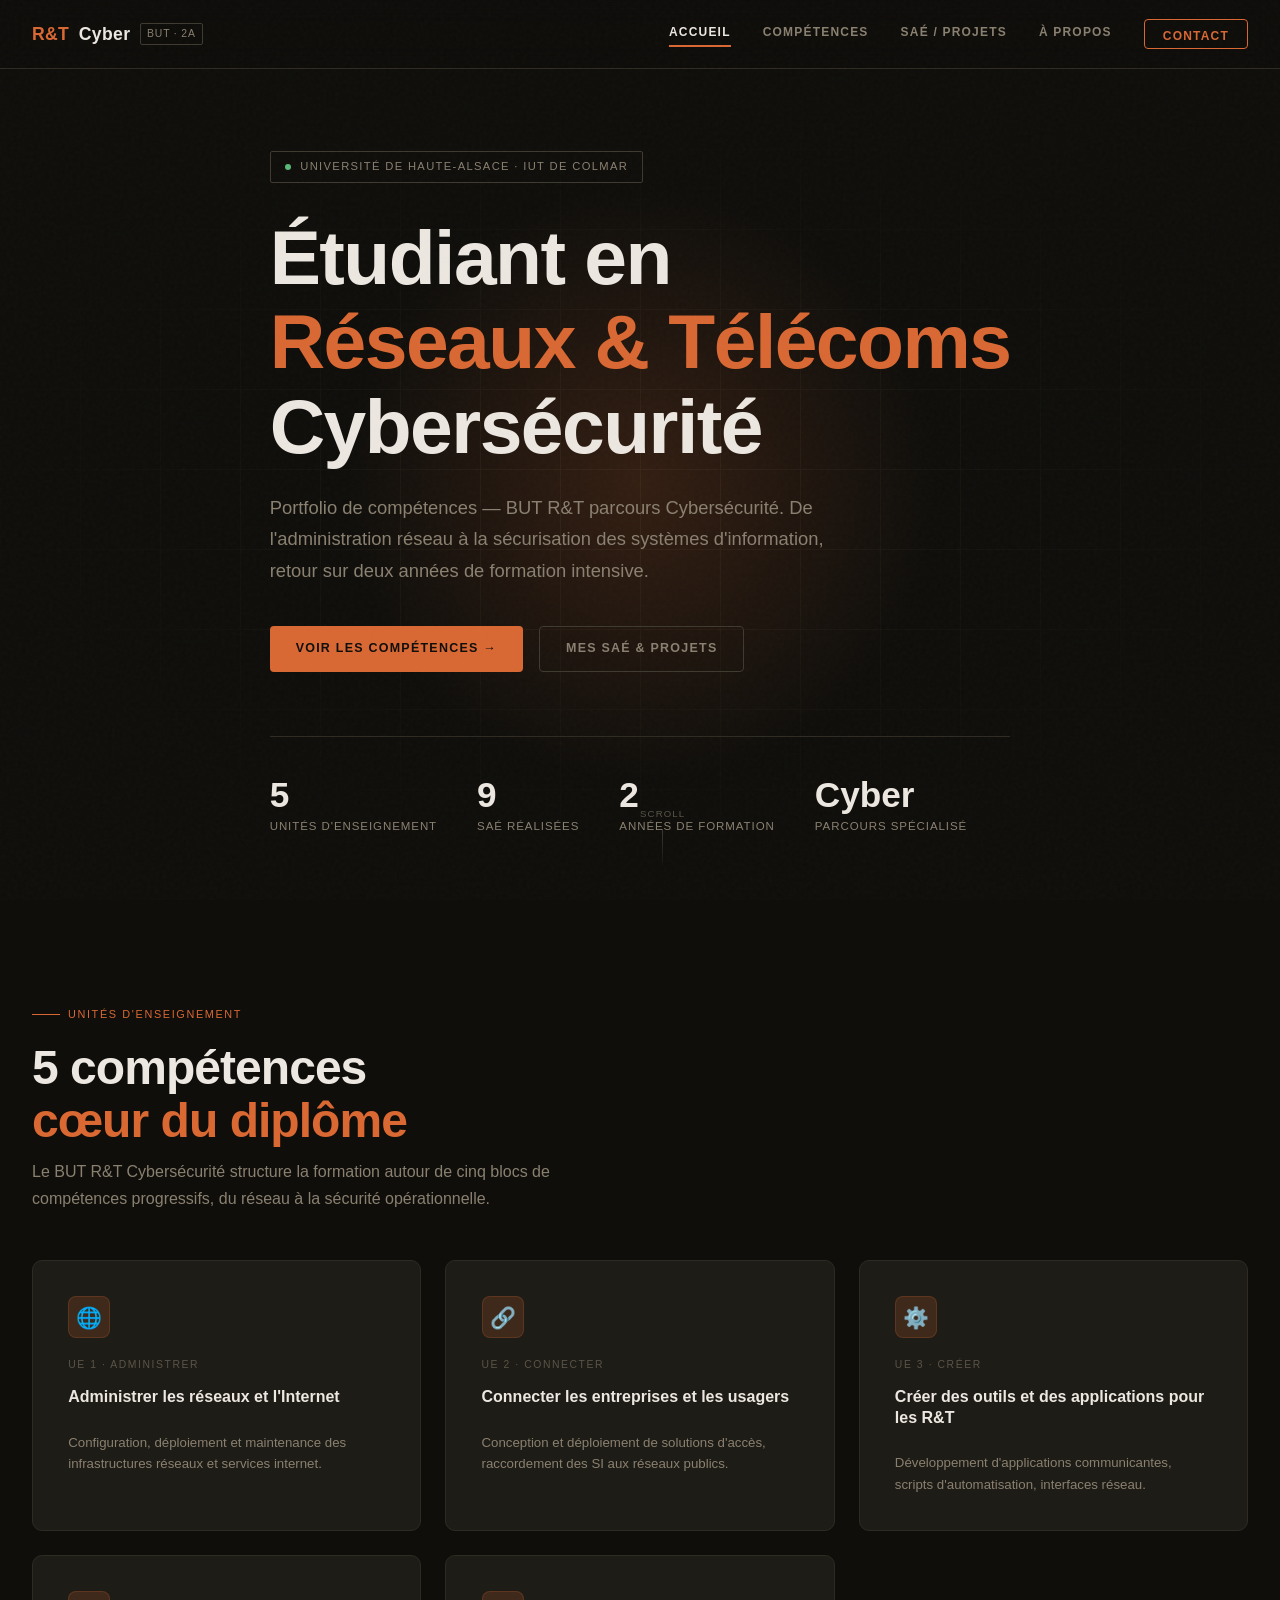
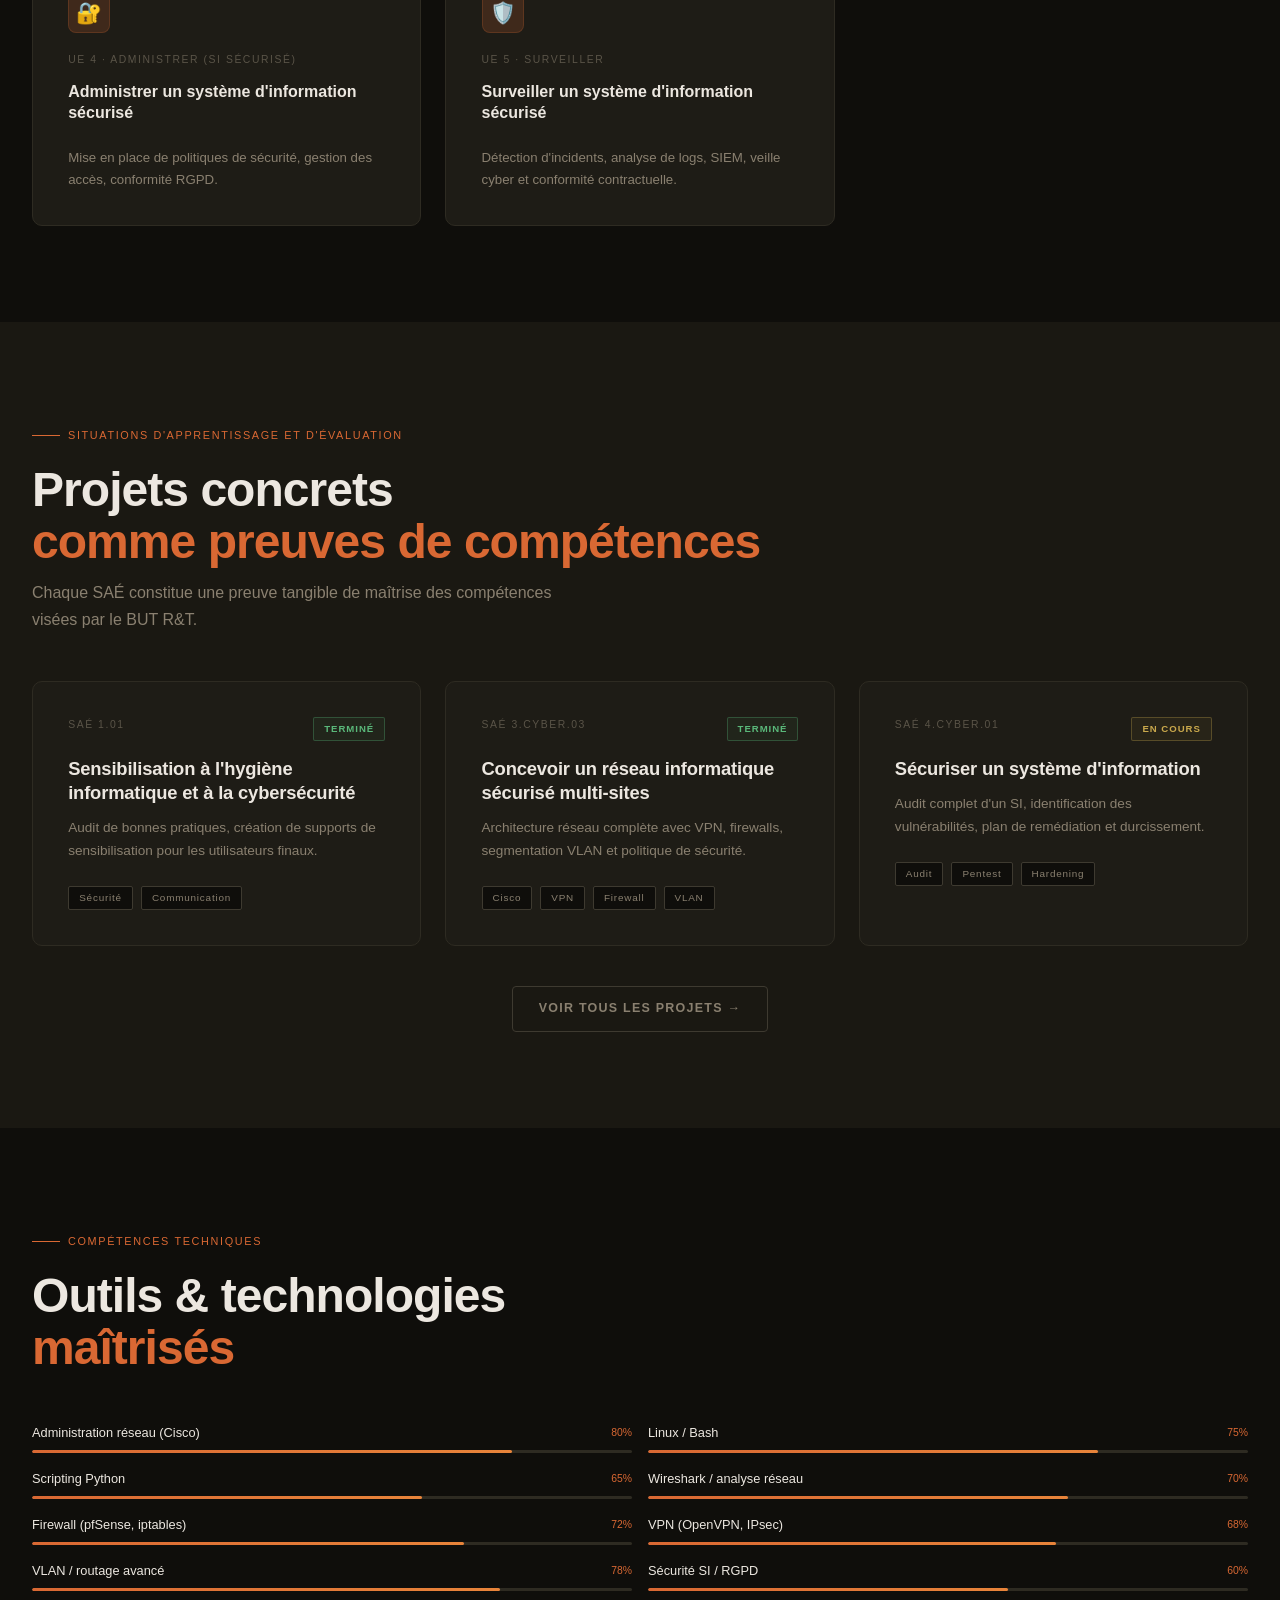
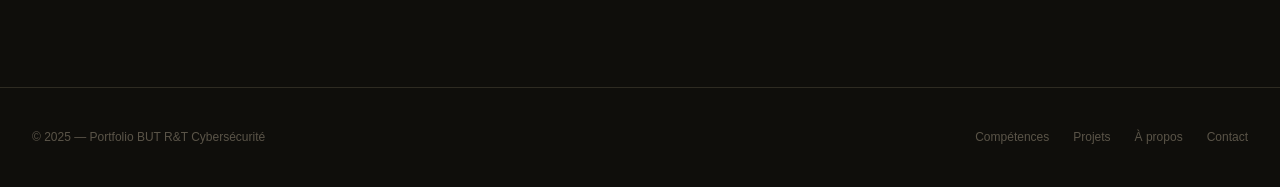
==== commit a94cde98: "Update index.html" ====
--- a/index.html
+++ b/index.html
@@ -51,7 +51,7 @@
     <div class="container hero-content">
       <div class="hero-badge">
         <span class="dot"></span>
-        Disponible · IUT de [Votre ville]
+        Université de Haute-Alsace · IUT de Colmar
       </div>
 
       <h1>
@@ -181,7 +181,6 @@
           <div class="tech-tags">
             <span class="tech-tag">Sécurité</span>
             <span class="tech-tag">Communication</span>
-            <span class="tech-tag">UE4 · UE5</span>
           </div>
         </div>
 
--- a/style.css
+++ b/style.css
@@ -922,18 +922,6 @@
 .highlight-box p { font-size: 0.9rem; color: var(--text-muted); margin: 0; line-height: 1.7; }
 .highlight-box strong { color: var(--accent); }
 
-/* Tooltip cursor effect */
-.cursor-dot {
-  width: 8px; height: 8px;
-  background: var(--accent);
-  border-radius: 50%;
-  position: fixed;
-  top: 0; left: 0;
-  pointer-events: none;
-  z-index: 9998;
-  transition: transform 0.1s ease;
-  mix-blend-mode: normal;
-}
 
 /* Active nav page */
 [data-page] .nav-links a[data-target] { color: var(--text-muted); }
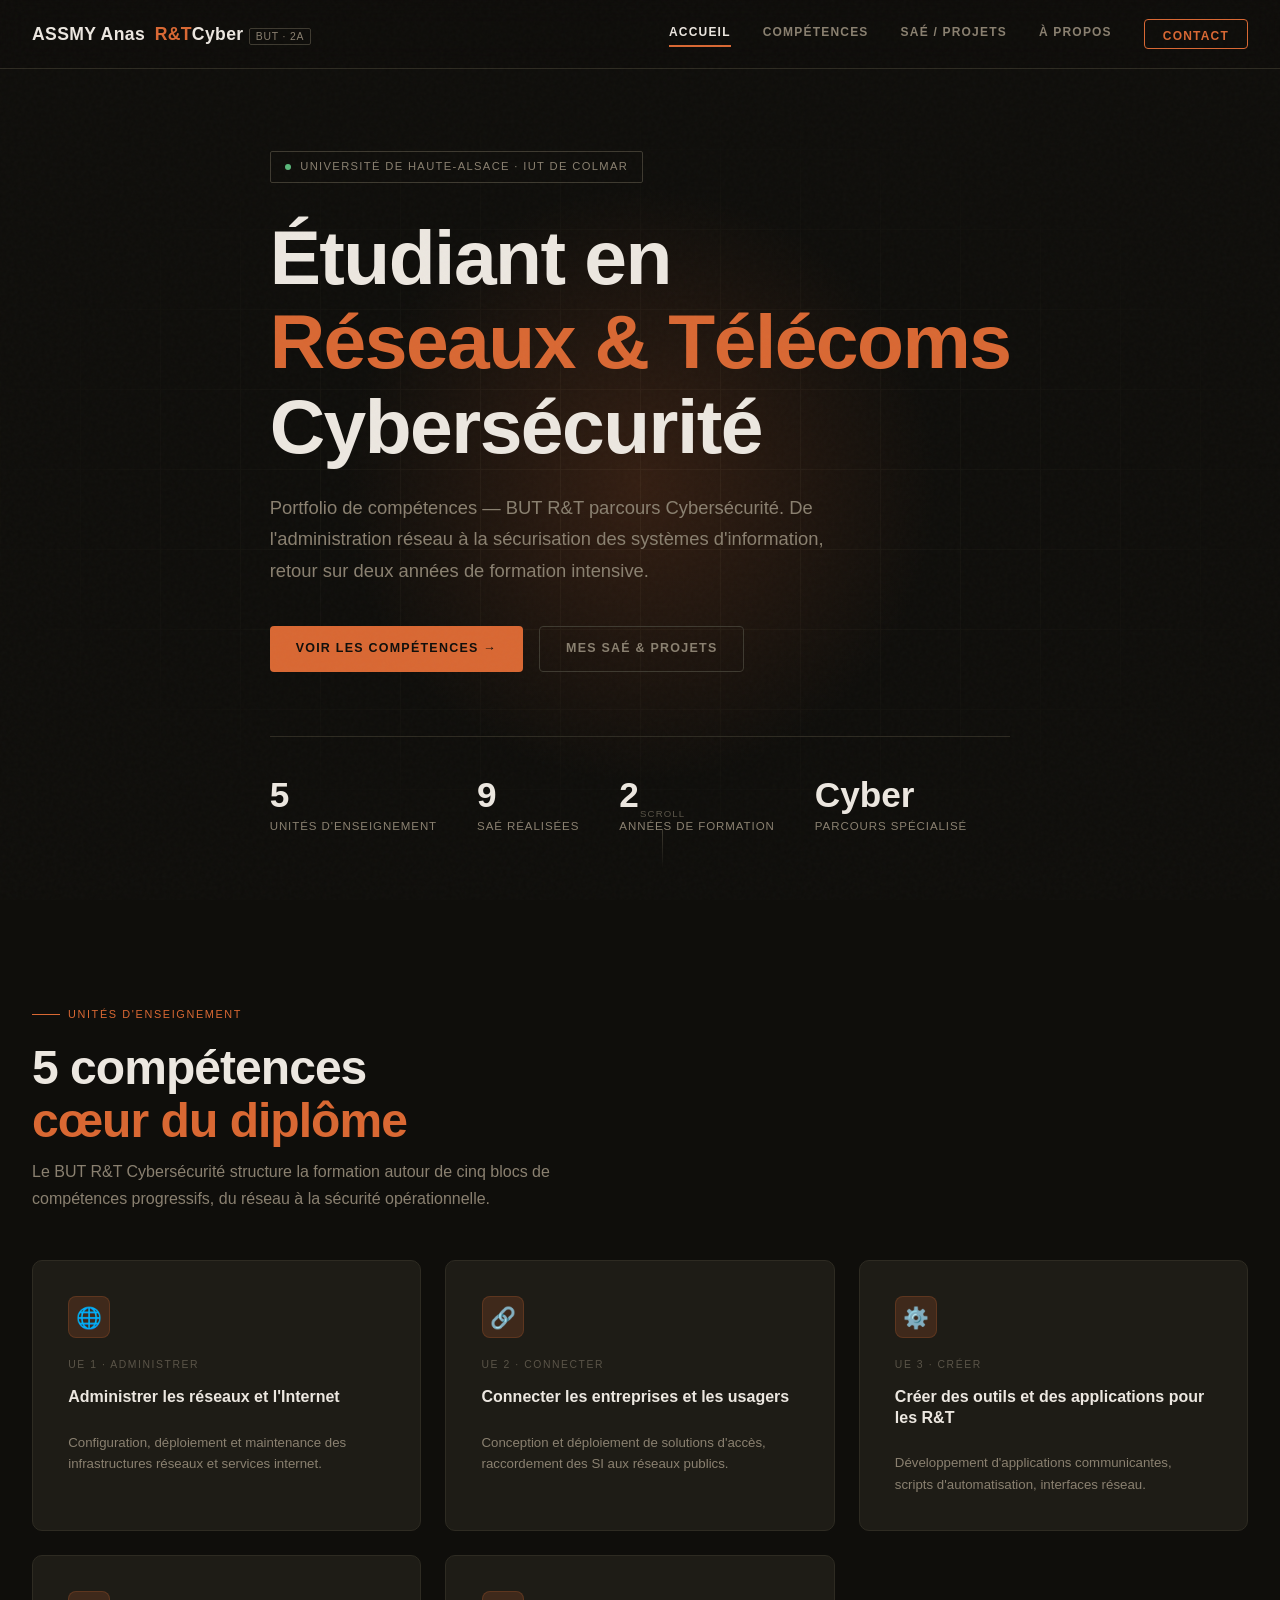
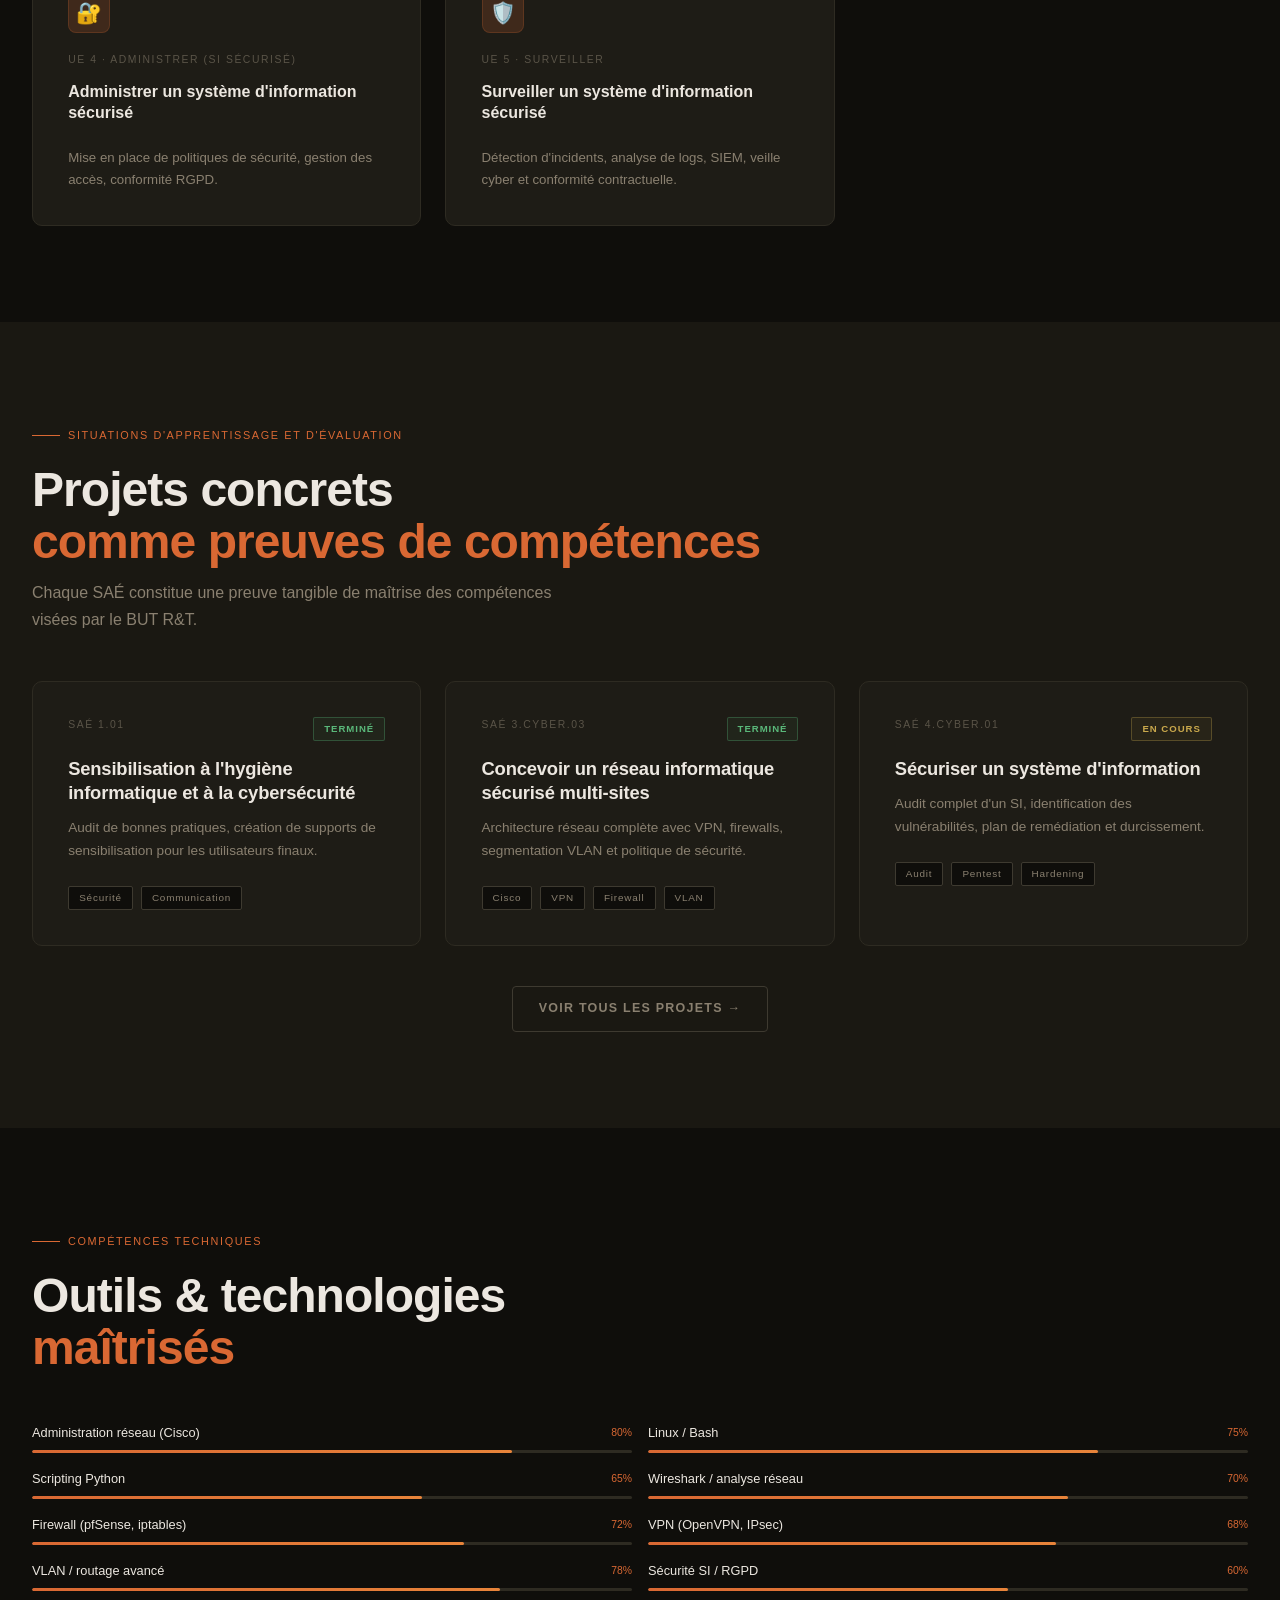
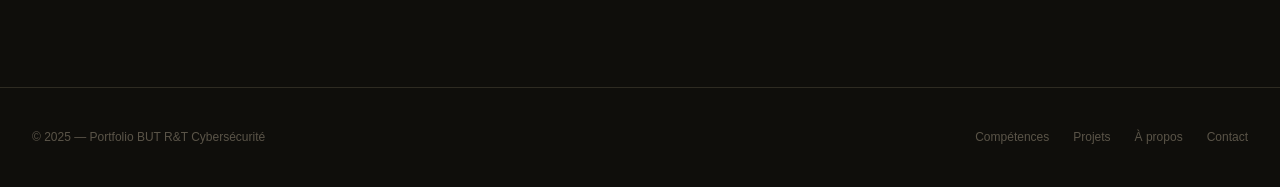
==== commit f612079d: "Update index.html" ====
--- a/index.html
+++ b/index.html
@@ -17,9 +17,14 @@
 <header id="header">
   <nav>
     <a href="index.html" class="nav-logo">
-      <span>R&T</span>Cyber
-      <span class="tag">BUT · 2A</span>
-    </a>
+  <div class="logo-main">
+    ASSMY Anas
+  </div>
+  <div class="logo-sub">
+    <span>R&T</span>Cyber
+    <span class="tag">BUT · 2A</span>
+  </div>
+</a>
     <div class="nav-links">
       <a href="index.html" class="active">Accueil</a>
       <a href="competences.html">Compétences</a>
